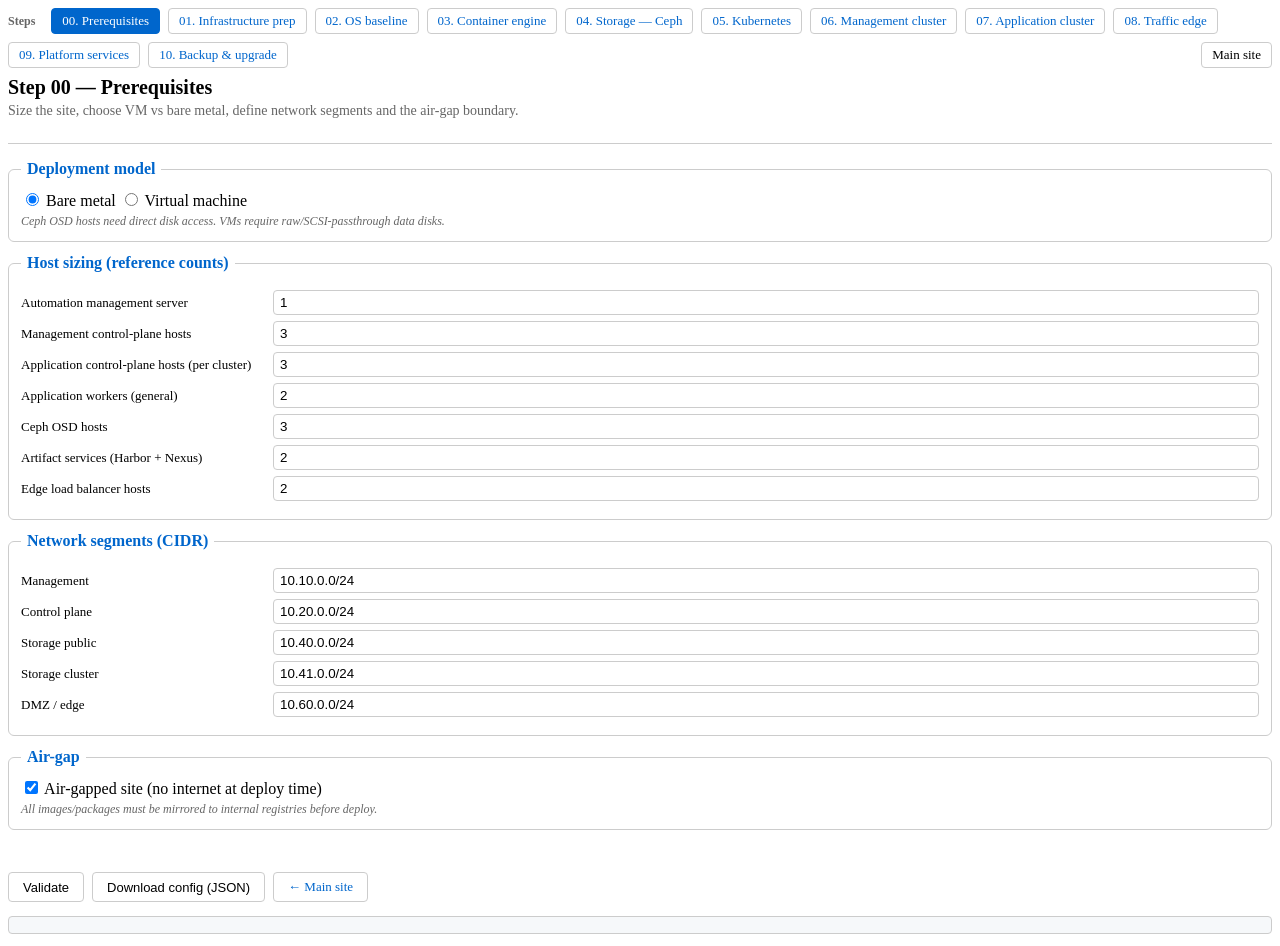
==== site/modules/00-prerequisites/index.html @ 5325be1e "Add all 11 step configuration module sites (00-10) with cross-links" ====
<!DOCTYPE html>
<html>
<head>
<meta charset="utf-8">
<title>Step 00 — Prerequisites · Cloud-Native Configurator</title>
<link rel="stylesheet" href="styles.css">
</head>
<body>
<header class="module-header">
  <div class="step-nav" id="step-nav"></div>
  <h1>Step 00 — Prerequisites</h1>
  <p class="purpose">Size the site, choose VM vs bare metal, define network segments and the air-gap boundary.</p>
</header>
<main>
  <form id="config-form" novalidate>
    <fieldset>
      <legend>Deployment model</legend>
      <label>
        <input type="radio" name="deploymentModel" value="baremetal" checked> Bare metal
      </label>
      <label>
        <input type="radio" name="deploymentModel" value="vm"> Virtual machine
      </label>
      <p class="hint">Ceph OSD hosts need direct disk access. VMs require raw/SCSI-passthrough data disks.</p>
    </fieldset>

    <fieldset>
      <legend>Host sizing (reference counts)</legend>
      <div class="field-row">
        <label>Automation management server</label>
        <input type="number" name="automationHosts" value="1" min="1">
      </div>
      <div class="field-row">
        <label>Management control-plane hosts</label>
        <input type="number" name="mgmtCpHosts" value="3" min="1">
      </div>
      <div class="field-row">
        <label>Application control-plane hosts (per cluster)</label>
        <input type="number" name="appCpHosts" value="3" min="1">
      </div>
      <div class="field-row">
        <label>Application workers (general)</label>
        <input type="number" name="appWorkers" value="2" min="1">
      </div>
      <div class="field-row">
        <label>Ceph OSD hosts</label>
        <input type="number" name="cephOsdHosts" value="3" min="1">
      </div>
      <div class="field-row">
        <label>Artifact services (Harbor + Nexus)</label>
        <input type="number" name="artifactHosts" value="2" min="1">
      </div>
      <div class="field-row">
        <label>Edge load balancer hosts</label>
        <input type="number" name="edgeHosts" value="2" min="2">
      </div>
    </fieldset>

    <fieldset>
      <legend>Network segments (CIDR)</legend>
      <div class="field-row">
        <label>Management</label>
        <input type="text" name="cidrMgmt" value="10.10.0.0/24">
      </div>
      <div class="field-row">
        <label>Control plane</label>
        <input type="text" name="cidrCp" value="10.20.0.0/24">
      </div>
      <div class="field-row">
        <label>Storage public</label>
        <input type="text" name="cidrStoragePublic" value="10.40.0.0/24">
      </div>
      <div class="field-row">
        <label>Storage cluster</label>
        <input type="text" name="cidrStorageCluster" value="10.41.0.0/24">
      </div>
      <div class="field-row">
        <label>DMZ / edge</label>
        <input type="text" name="cidrDmz" value="10.60.0.0/24">
      </div>
    </fieldset>

    <fieldset>
      <legend>Air-gap</legend>
      <label>
        <input type="checkbox" name="airGap" checked> Air-gapped site (no internet at deploy time)
      </label>
      <p class="hint">All images/packages must be mirrored to internal registries before deploy.</p>
    </fieldset>
  </form>

  <div id="validation" class="msg-box"></div>

  <div class="actions">
    <button type="button" id="validate">Validate</button>
    <button type="button" id="download">Download config (JSON)</button>
    <a class="btn-link" href="../../index.html">← Main site</a>
  </div>

  <pre id="config-output"></pre>
</main>
<script src="app.js"></script>
</body>
</html>
---- site/modules/00-prerequisites/styles.css ----
.module-header { margin-bottom: 16px; border-bottom: 1px solid var(--border,#ccc); padding-bottom: 12px; }
.step-nav { display: flex; flex-wrap: wrap; gap: 8px; margin-bottom: 8px; }
.step-nav a { padding: 4px 10px; border: 1px solid var(--border,#ccc); border-radius: 4px; text-decoration: none; color: var(--accent,#0066cc); font-size: 13px; }
.step-nav a.current { background: var(--accent,#0066cc); color: #fff; border-color: var(--accent,#0066cc); }
.step-nav .nav-title { color: var(--muted-foreground,#666); font-size: 12px; margin-right: 8px; align-self: center; font-weight: bold; }
.step-nav .nav-main { margin-left: auto; color: var(--foreground,#000); }

h1 { margin: 0 0 4px 0; font-size: 20px; }
.purpose { margin: 0 0 12px 0; color: var(--muted-foreground,#666); font-size: 14px; }

fieldset { border: 1px solid var(--border,#ccc); border-radius: 6px; padding: 12px; margin: 0 0 12px 0; }
legend { font-weight: bold; padding: 0 6px; color: var(--accent,#0066cc); }

.field-row { display: flex; gap: 12px; align-items: center; margin: 6px 0; }
.field-row label { min-width: 240px; font-size: 13px; }
.field-row input { flex: 1; min-width: 120px; padding: 4px 6px; border: 1px solid var(--border,#ccc); border-radius: 4px; }

.hint { margin: 4px 0 0 0; font-size: 12px; color: var(--muted-foreground,#666); font-style: italic; }

.msg-box { margin: 10px 0; padding: 8px; border-radius: 4px; font-size: 13px; }
.msg-box.ok { background: #eaf6ea; border: 1px solid #2e7d32; color: #1b5e20; }
.msg-box.error { background: #fdecea; border: 1px solid #c62828; color: #b71c1c; }
.msg-box ul { margin: 4px 0 0 20px; padding: 0; }

.actions { margin: 14px 0; display: flex; gap: 8px; flex-wrap: wrap; }
button { padding: 6px 14px; border: 1px solid var(--border,#ccc); border-radius: 4px; background: var(--card,#fff); cursor: pointer; font-size: 13px; }
button:hover { background: #f5f5f5; }

.btn-link { padding: 6px 14px; border: 1px solid var(--border,#ccc); border-radius: 4px; background: var(--card,#fff); color: var(--accent,#0066cc); text-decoration: none; font-size: 13px; }

#config-output { margin-top: 10px; width: 100%; font-family: monospace; font-size: 12px; background: #f6f8fa; border: 1px solid var(--border,#ccc); border-radius: 4px; padding: 8px; box-sizing: border-box; white-space: pre-wrap; }
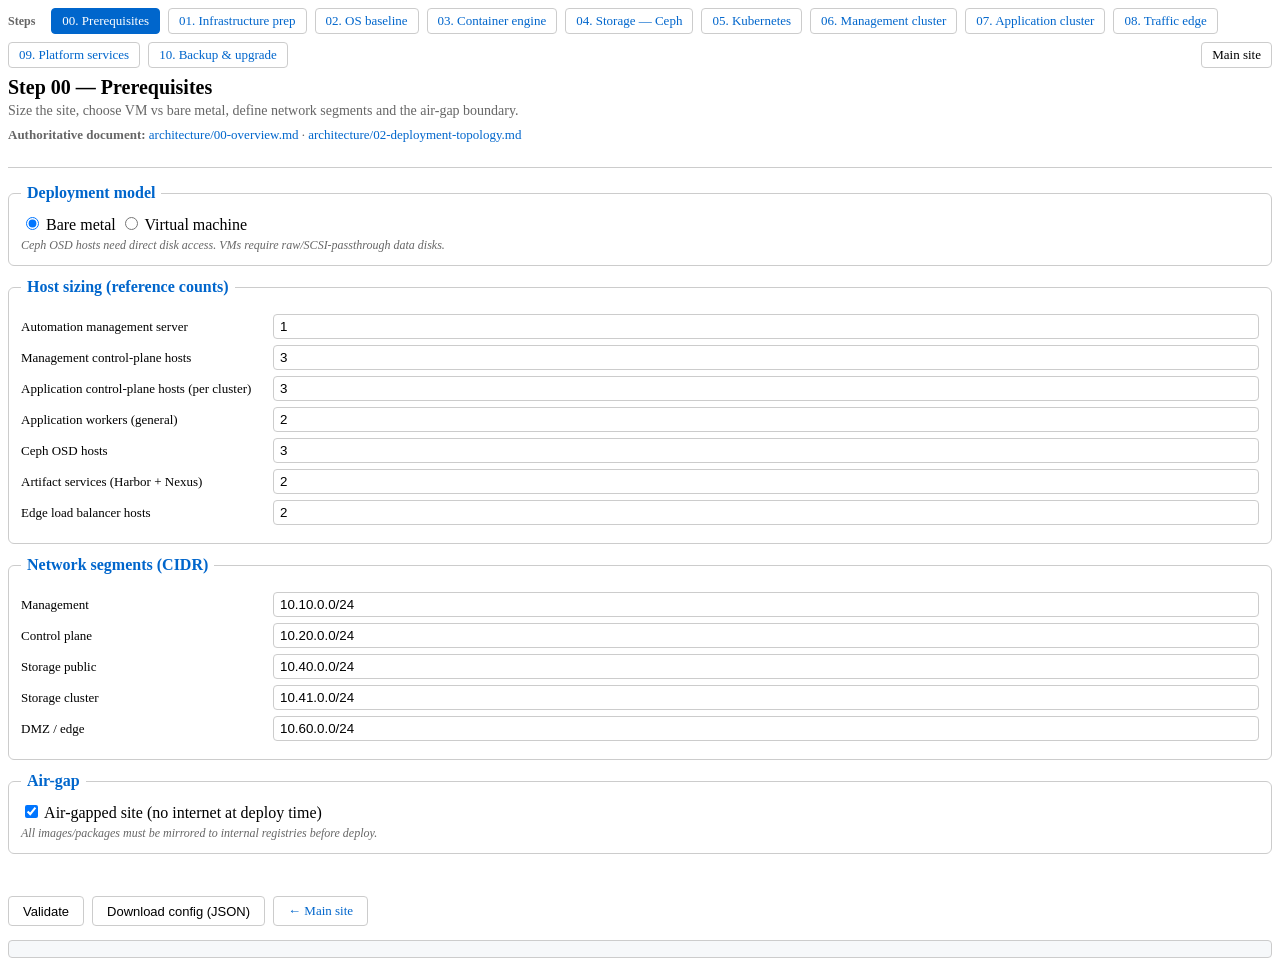
==== commit 00392fcf: "Redesign site: 10 step modules with doc links and validation" ====
--- a/site/modules/00-prerequisites/index.html
+++ b/site/modules/00-prerequisites/index.html
@@ -10,81 +10,40 @@
   <div class="step-nav" id="step-nav"></div>
   <h1>Step 00 — Prerequisites</h1>
   <p class="purpose">Size the site, choose VM vs bare metal, define network segments and the air-gap boundary.</p>
+  <p class="doc-link"><strong>Authoritative document:</strong> <a href="../../architecture/00-overview.md">architecture/00-overview.md</a> · <a href="../../architecture/02-deployment-topology.md">architecture/02-deployment-topology.md</a></p>
 </header>
 <main>
   <form id="config-form" novalidate>
     <fieldset>
       <legend>Deployment model</legend>
-      <label>
-        <input type="radio" name="deploymentModel" value="baremetal" checked> Bare metal
-      </label>
-      <label>
-        <input type="radio" name="deploymentModel" value="vm"> Virtual machine
-      </label>
+      <label><input type="radio" name="deploymentModel" value="baremetal" checked> Bare metal</label>
+      <label><input type="radio" name="deploymentModel" value="vm"> Virtual machine</label>
       <p class="hint">Ceph OSD hosts need direct disk access. VMs require raw/SCSI-passthrough data disks.</p>
     </fieldset>
 
     <fieldset>
       <legend>Host sizing (reference counts)</legend>
-      <div class="field-row">
-        <label>Automation management server</label>
-        <input type="number" name="automationHosts" value="1" min="1">
-      </div>
-      <div class="field-row">
-        <label>Management control-plane hosts</label>
-        <input type="number" name="mgmtCpHosts" value="3" min="1">
-      </div>
-      <div class="field-row">
-        <label>Application control-plane hosts (per cluster)</label>
-        <input type="number" name="appCpHosts" value="3" min="1">
-      </div>
-      <div class="field-row">
-        <label>Application workers (general)</label>
-        <input type="number" name="appWorkers" value="2" min="1">
-      </div>
-      <div class="field-row">
-        <label>Ceph OSD hosts</label>
-        <input type="number" name="cephOsdHosts" value="3" min="1">
-      </div>
-      <div class="field-row">
-        <label>Artifact services (Harbor + Nexus)</label>
-        <input type="number" name="artifactHosts" value="2" min="1">
-      </div>
-      <div class="field-row">
-        <label>Edge load balancer hosts</label>
-        <input type="number" name="edgeHosts" value="2" min="2">
-      </div>
+      <div class="field-row"><label>Automation management server</label><input type="number" name="automationHosts" value="1" min="1"></div>
+      <div class="field-row"><label>Management control-plane hosts</label><input type="number" name="mgmtCpHosts" value="3" min="1"></div>
+      <div class="field-row"><label>Application control-plane hosts (per cluster)</label><input type="number" name="appCpHosts" value="3" min="1"></div>
+      <div class="field-row"><label>Application workers (general)</label><input type="number" name="appWorkers" value="2" min="1"></div>
+      <div class="field-row"><label>Ceph OSD hosts</label><input type="number" name="cephOsdHosts" value="3" min="1"></div>
+      <div class="field-row"><label>Artifact services (Harbor + Nexus)</label><input type="number" name="artifactHosts" value="2" min="1"></div>
+      <div class="field-row"><label>Edge load balancer hosts</label><input type="number" name="edgeHosts" value="2" min="2"></div>
     </fieldset>
 
     <fieldset>
       <legend>Network segments (CIDR)</legend>
-      <div class="field-row">
-        <label>Management</label>
-        <input type="text" name="cidrMgmt" value="10.10.0.0/24">
-      </div>
-      <div class="field-row">
-        <label>Control plane</label>
-        <input type="text" name="cidrCp" value="10.20.0.0/24">
-      </div>
-      <div class="field-row">
-        <label>Storage public</label>
-        <input type="text" name="cidrStoragePublic" value="10.40.0.0/24">
-      </div>
-      <div class="field-row">
-        <label>Storage cluster</label>
-        <input type="text" name="cidrStorageCluster" value="10.41.0.0/24">
-      </div>
-      <div class="field-row">
-        <label>DMZ / edge</label>
-        <input type="text" name="cidrDmz" value="10.60.0.0/24">
-      </div>
+      <div class="field-row"><label>Management</label><input type="text" name="cidrMgmt" value="10.10.0.0/24"></div>
+      <div class="field-row"><label>Control plane</label><input type="text" name="cidrCp" value="10.20.0.0/24"></div>
+      <div class="field-row"><label>Storage public</label><input type="text" name="cidrStoragePublic" value="10.40.0.0/24"></div>
+      <div class="field-row"><label>Storage cluster</label><input type="text" name="cidrStorageCluster" value="10.41.0.0/24"></div>
+      <div class="field-row"><label>DMZ / edge</label><input type="text" name="cidrDmz" value="10.60.0.0/24"></div>
     </fieldset>
 
     <fieldset>
       <legend>Air-gap</legend>
-      <label>
-        <input type="checkbox" name="airGap" checked> Air-gapped site (no internet at deploy time)
-      </label>
+      <label><input type="checkbox" name="airGap" checked> Air-gapped site (no internet at deploy time)</label>
       <p class="hint">All images/packages must be mirrored to internal registries before deploy.</p>
     </fieldset>
   </form>
--- a/site/modules/00-prerequisites/styles.css
+++ b/site/modules/00-prerequisites/styles.css
@@ -6,7 +6,10 @@
 .step-nav .nav-main { margin-left: auto; color: var(--foreground,#000); }
 
 h1 { margin: 0 0 4px 0; font-size: 20px; }
-.purpose { margin: 0 0 12px 0; color: var(--muted-foreground,#666); font-size: 14px; }
+.purpose { margin: 0 0 8px 0; color: var(--muted-foreground,#666); font-size: 14px; }
+.doc-link { margin: 0 0 12px 0; font-size: 13px; color: var(--muted-foreground,#666); }
+.doc-link a { color: var(--accent,#0066cc); text-decoration: none; }
+.doc-link a:hover { text-decoration: underline; }
 
 fieldset { border: 1px solid var(--border,#ccc); border-radius: 6px; padding: 12px; margin: 0 0 12px 0; }
 legend { font-weight: bold; padding: 0 6px; color: var(--accent,#0066cc); }
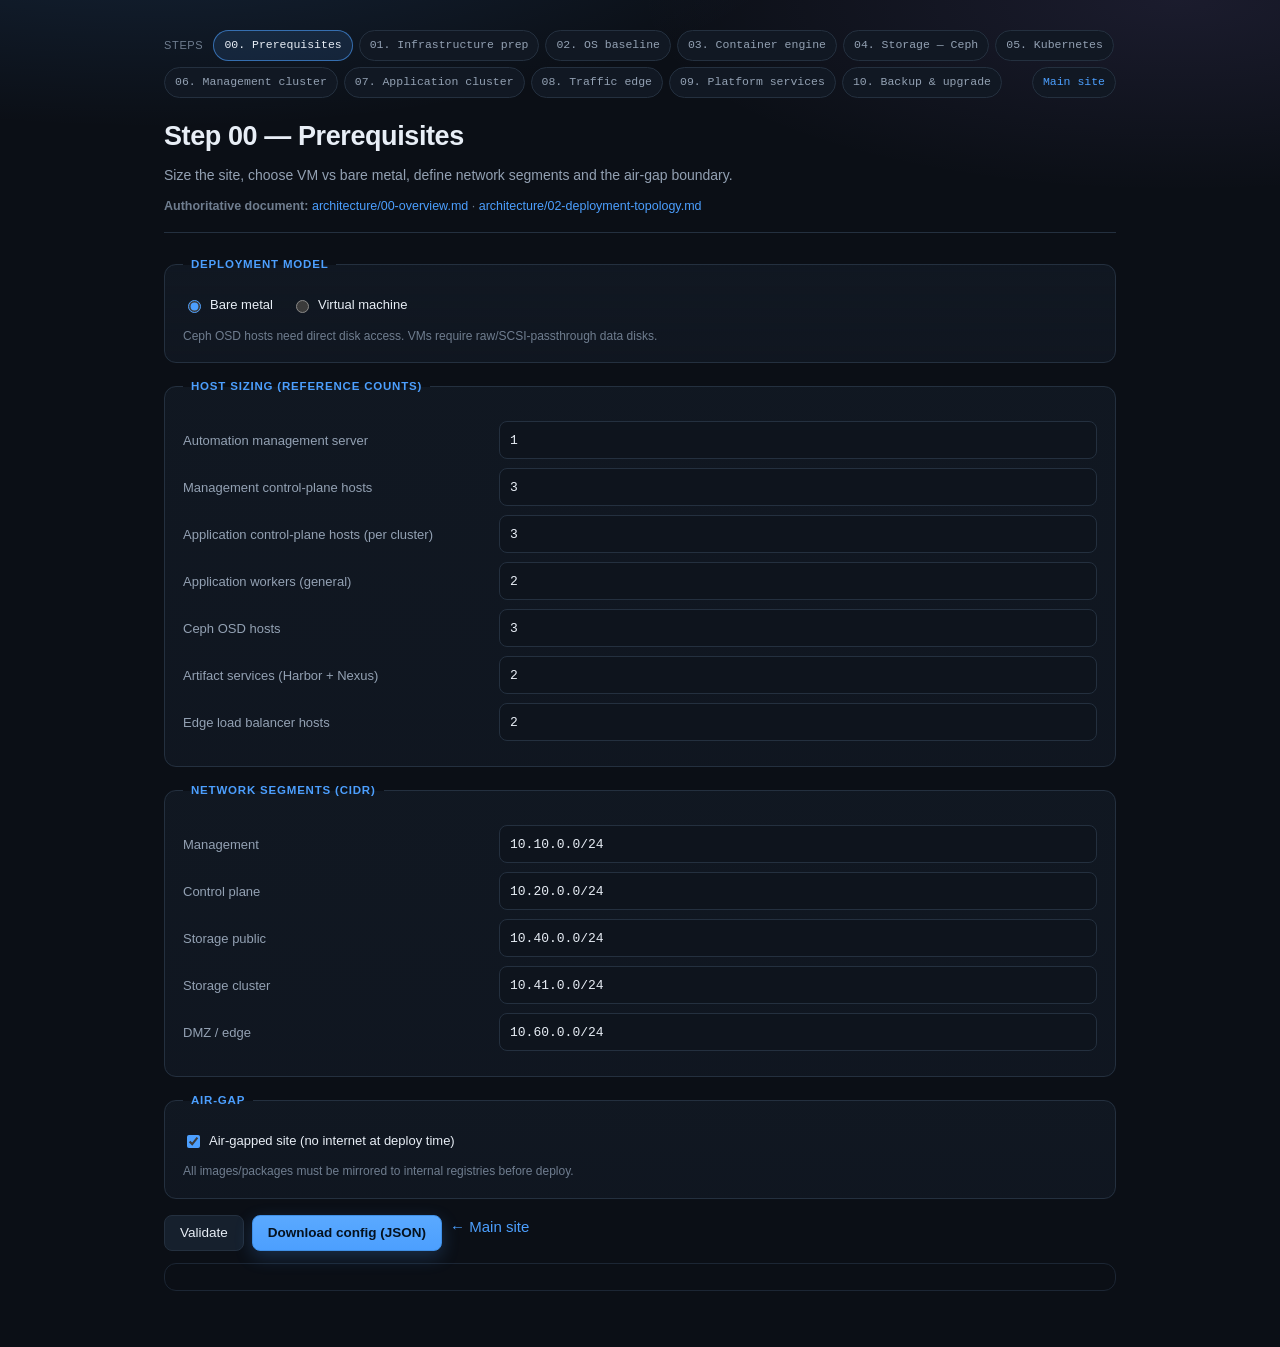
==== commit 3be7cb22: "Redesign site: shared design system, fix field/table overflow, restyle modules" ====
--- a/site/modules/00-prerequisites/index.html
+++ b/site/modules/00-prerequisites/index.html
@@ -2,8 +2,10 @@
 <html>
 <head>
 <meta charset="utf-8">
+<meta name="viewport" content="width=device-width, initial-scale=1">
 <title>Step 00 — Prerequisites · Cloud-Native Configurator</title>
-<link rel="stylesheet" href="styles.css">
+<link rel="stylesheet" href="../../styles.css?v=3.4.0">
+<link rel="stylesheet" href="../module.css?v=3.4.0">
 </head>
 <body>
 <header class="module-header">
--- a/site/styles.css
+++ b/site/styles.css
@@ -0,0 +1,419 @@
+/* Cloud-Native Infrastructure Guide — design system
+   Dark, dense, documentation-first. One stylesheet for the main site and the
+   step modules: modules link this file and add only their layout rules. */
+
+:root {
+  color-scheme: dark;
+
+  --bg: #0b0f16;
+  --bg-soft: #0e141d;
+  --panel: #111823;
+  --panel-2: #16202d;
+  --panel-3: #1b2736;
+  --line: #24303f;
+  --line-soft: #1c2634;
+  --fg: #e8eef6;
+  --muted: #93a1b3;
+  --muted-2: #6f7d8f;
+  --accent: #4c9ffe;
+  --accent-2: #34d399;
+  --accent-3: #a78bfa;
+  --warn: #f3b44a;
+  --danger: #ff6b6b;
+
+  /* aliases used by the step modules */
+  --border: var(--line);
+  --foreground: var(--fg);
+  --muted-foreground: var(--muted);
+  --card: var(--panel);
+
+  --r-sm: 8px;
+  --r: 12px;
+  --r-lg: 16px;
+  --shadow: 0 1px 2px rgba(0, 0, 0, .35), 0 10px 30px rgba(0, 0, 0, .22);
+  --mono: ui-monospace, SFMono-Regular, "SF Mono", Menlo, Consolas, "Liberation Mono", monospace;
+  --sans: "Inter", -apple-system, BlinkMacSystemFont, "Segoe UI", Roboto, Helvetica, Arial, sans-serif;
+}
+
+* { box-sizing: border-box; }
+
+html { -webkit-text-size-adjust: 100%; }
+
+body {
+  margin: 0;
+  background:
+    radial-gradient(1100px 380px at 12% -8%, rgba(76, 159, 254, .16), transparent 62%),
+    radial-gradient(900px 320px at 92% 0%, rgba(167, 139, 250, .10), transparent 60%),
+    var(--bg);
+  color: var(--fg);
+  font: 15px/1.65 var(--sans);
+  -webkit-font-smoothing: antialiased;
+  text-rendering: optimizeLegibility;
+}
+
+img, svg, video { max-width: 100%; height: auto; }
+
+a { color: var(--accent); text-decoration: none; }
+a:hover { text-decoration: underline; }
+
+:focus-visible { outline: 2px solid var(--accent); outline-offset: 2px; }
+
+.wrap { max-width: 1160px; margin: 0 auto; padding: 0 clamp(14px, 3vw, 24px); }
+
+/* ---------- header ---------- */
+
+.top {
+  position: sticky; top: 0; z-index: 30;
+  background: rgba(11, 15, 22, .82);
+  border-bottom: 1px solid var(--line-soft);
+  backdrop-filter: saturate(140%) blur(12px);
+}
+.top .wrap { display: flex; align-items: center; justify-content: space-between; gap: 18px; min-height: 64px; }
+.brand { display: flex; align-items: center; gap: 12px; color: var(--fg); text-decoration: none; min-width: 0; }
+.brand:hover { text-decoration: none; }
+.brand-mark {
+  display: grid; place-items: center; flex: none;
+  width: 36px; height: 36px; border-radius: 10px;
+  background: linear-gradient(140deg, var(--accent), var(--accent-3));
+  box-shadow: 0 6px 18px rgba(76, 159, 254, .32);
+  font-weight: 700; font-size: 13px; letter-spacing: .04em; color: #06111f;
+}
+.brand strong { display: block; font-size: 14.5px; line-height: 1.25; }
+.brand small { display: block; color: var(--muted-2); font-size: 11.5px; }
+.top nav { display: flex; align-items: center; gap: 4px; flex-wrap: wrap; }
+.top nav a {
+  color: var(--muted); text-decoration: none; font-size: 13.5px;
+  padding: 6px 11px; border-radius: 999px; border: 1px solid transparent;
+  transition: color .15s, background .15s, border-color .15s;
+}
+.top nav a:hover { color: var(--fg); background: var(--panel-2); text-decoration: none; }
+.top nav a.on { color: var(--fg); background: var(--panel-3); border-color: var(--line); }
+
+/* ---------- hero ---------- */
+
+.hero { padding: clamp(34px, 6vw, 62px) 0 clamp(20px, 4vw, 34px); }
+.hero .eyebrow {
+  display: inline-flex; align-items: center; gap: 8px;
+  margin: 0 0 14px; padding: 4px 12px;
+  border: 1px solid var(--line); border-radius: 999px;
+  background: rgba(22, 32, 45, .6);
+  color: var(--muted); font-size: 12px; letter-spacing: .06em; text-transform: uppercase;
+}
+.hero .eyebrow::before { content: ""; width: 6px; height: 6px; border-radius: 50%; background: var(--accent-2); }
+.hero h1 {
+  margin: 0 0 14px; max-width: 20ch;
+  font-size: clamp(28px, 4.4vw, 46px); line-height: 1.12; letter-spacing: -.025em;
+  background: linear-gradient(180deg, #ffffff 20%, #b6c5d8);
+  -webkit-background-clip: text; background-clip: text; color: transparent;
+}
+.hero p { color: var(--muted); max-width: 72ch; margin: 0 0 12px; font-size: 15.5px; }
+.hero-cta { display: flex; gap: 10px; flex-wrap: wrap; margin: 20px 0 18px; }
+.hero-meta { display: flex; gap: 8px; flex-wrap: wrap; font-size: 12.5px; color: var(--muted-2); margin: 0; }
+.hero-meta span {
+  border: 1px solid var(--line-soft); border-radius: 999px; padding: 4px 11px;
+  background: rgba(17, 24, 35, .55); font-family: var(--mono); font-size: 11.5px;
+}
+
+/* ---------- sections ---------- */
+
+section { padding: clamp(22px, 3.4vw, 34px) 0; border-top: 1px solid var(--line-soft); }
+section:first-of-type { border-top: 0; }
+section > h2 { margin: 0 0 6px; font-size: clamp(19px, 2.2vw, 23px); letter-spacing: -.01em; }
+section > .section-note { margin: 0 0 18px; color: var(--muted); font-size: 14px; max-width: 80ch; }
+h3 { margin: 22px 0 10px; font-size: 15px; letter-spacing: .01em; }
+h4 { letter-spacing: .01em; }
+
+/* ---------- cards and grids ---------- */
+
+.card {
+  border: 1px solid var(--line); border-radius: var(--r);
+  background: linear-gradient(180deg, rgba(22, 32, 45, .55), rgba(17, 24, 35, .85));
+  box-shadow: var(--shadow);
+  padding: 18px; margin: 0 0 16px;
+  min-width: 0;
+}
+.card.plain { margin: 0; }
+.card legend { color: var(--muted); font-size: 12px; text-transform: uppercase; letter-spacing: .08em; padding: 0 6px; }
+
+.grid, .values, .components, .exports, .upgrades {
+  display: grid; gap: 16px; min-width: 0;
+  grid-template-columns: repeat(auto-fit, minmax(min(100%, 300px), 1fr));
+}
+.grid > *, .values > *, .components > *, .exports > *, .upgrades > * { min-width: 0; }
+.grid .card { margin: 0; }
+
+/* ---------- options ---------- */
+
+.options { display: flex; flex-direction: column; gap: 8px; min-width: 0; }
+.opt {
+  display: flex; gap: 10px; align-items: flex-start;
+  border: 1px solid var(--line-soft); border-radius: var(--r-sm);
+  padding: 10px 12px; cursor: pointer; background: var(--panel-2);
+  transition: border-color .15s, background .15s;
+  min-width: 0;
+}
+.opt:hover { border-color: #364357; }
+.opt input { margin: 4px 0 0; flex: none; accent-color: var(--accent); }
+.opt.on { border-color: rgba(76, 159, 254, .65); background: rgba(76, 159, 254, .07); }
+.opt-body { flex: 1; min-width: 0; }
+.opt-title { font-weight: 600; font-size: 14px; }
+.opt-note { color: var(--muted); font-size: 13px; overflow-wrap: anywhere; }
+.opt-warn { color: var(--warn); font-size: 12.5px; margin-top: 3px; }
+.detail { color: var(--muted); font-size: 13.5px; margin-top: 12px; }
+.detail ul { margin: 6px 0 0; padding-left: 18px; }
+
+/* ---------- components ---------- */
+
+.comp { border: 1px solid var(--line-soft); border-radius: var(--r); background: var(--panel-2); padding: 14px; min-width: 0; }
+.comp h4 { margin: 0 0 8px; font-size: 14px; display: flex; justify-content: space-between; align-items: center; gap: 8px; }
+.comp h4 .req { font-size: 10.5px; color: var(--muted-2); text-transform: uppercase; letter-spacing: .07em; }
+.comp .options { gap: 6px; }
+
+/* ---------- role tabs ---------- */
+
+.tab-bar { display: flex; border-bottom: 1px solid var(--line); margin: 10px 0 6px; overflow-x: auto; }
+.tab-bar .tab {
+  flex: 1 0 auto; border: 0; border-bottom: 2px solid transparent; background: var(--panel-2);
+  color: var(--muted); font: 600 13px/1 var(--sans); text-align: center;
+  padding: 10px 8px; cursor: pointer; white-space: nowrap;
+}
+.tab-bar .tab:hover { color: var(--fg); }
+.tab-bar .tab.on { border-bottom-color: var(--accent); color: var(--accent); background: var(--panel); }
+.tab-bar .tab.off { opacity: .45; cursor: not-allowed; }
+.tab-bar .tab-tag { margin-left: 6px; font-size: 10px; color: var(--accent-2); }
+.tab-panel { padding: 12px; border: 1px solid var(--line); border-radius: var(--r-sm); background: var(--panel); min-width: 0; }
+
+/* ---------- fields ---------- */
+
+.field { display: flex; flex-direction: column; gap: 5px; min-width: 0; }
+.field label { font-size: 12.5px; color: var(--muted); font-weight: 500; }
+.field input, .field select, .field textarea {
+  width: 100%; max-width: 100%; min-width: 0;
+  background: var(--bg-soft); border: 1px solid var(--line); color: var(--fg);
+  border-radius: var(--r-sm); padding: 9px 11px;
+  font: 13px/1.45 var(--mono);
+  transition: border-color .15s, box-shadow .15s;
+}
+.field input, .field select { height: 40px; }
+.field select { font-family: var(--sans); font-size: 13.5px; }
+.field input:hover, .field select:hover, .field textarea:hover { border-color: #364357; }
+.field input:focus, .field select:focus, .field textarea:focus {
+  outline: none; border-color: var(--accent);
+  box-shadow: 0 0 0 3px rgba(76, 159, 254, .18);
+}
+.field .hint { font-size: 12px; color: var(--muted-2); }
+.field.secret input { border-color: #5a3a1f; }
+.field.bool .check {
+  display: flex; align-items: center; gap: 9px; flex-direction: row;
+  font-size: 13.5px; color: var(--fg); cursor: pointer;
+}
+.field.bool input[type="checkbox"] { width: 16px; height: 16px; margin: 0; accent-color: var(--accent); }
+.field textarea { resize: vertical; min-height: 96px; }
+.hint { color: var(--muted); font-size: 13px; overflow-wrap: anywhere; }
+
+/* ---------- buttons ---------- */
+
+.btn {
+  display: inline-flex; align-items: center; justify-content: center; gap: 7px;
+  background: var(--panel-2); border: 1px solid var(--line); color: var(--fg);
+  padding: 9px 15px; border-radius: var(--r-sm); cursor: pointer;
+  font: 500 13.5px/1.2 var(--sans); text-decoration: none;
+  transition: background .15s, border-color .15s, transform .05s;
+}
+.btn:hover { background: var(--panel-3); border-color: #364357; text-decoration: none; }
+.btn:active { transform: translateY(1px); }
+.btn.primary {
+  background: linear-gradient(180deg, #5aa9ff, var(--accent));
+  border-color: #3f8fe6; color: #05121f; font-weight: 650;
+  box-shadow: 0 6px 18px rgba(76, 159, 254, .22);
+}
+.btn.primary:hover { filter: brightness(1.06); }
+.btn:disabled { opacity: .4; cursor: not-allowed; box-shadow: none; }
+.plan-head { display: flex; justify-content: space-between; align-items: flex-start; gap: 16px; flex-wrap: wrap; }
+.plan-actions { display: flex; gap: 8px; flex-wrap: wrap; }
+.row { display: flex; gap: 8px; flex-wrap: wrap; align-items: center; min-width: 0; }
+
+/* ---------- tables ---------- */
+
+.table-scroll {
+  width: 100%; max-width: 100%; overflow-x: auto;
+  border: 1px solid var(--line); border-radius: var(--r-sm);
+  background: var(--bg-soft);
+  -webkit-overflow-scrolling: touch;
+}
+table { border-collapse: collapse; width: 100%; min-width: 0; }
+table.versions { font-size: 13px; }
+table.versions th {
+  position: sticky; top: 0;
+  background: var(--panel-2); color: var(--muted);
+  font: 600 10.5px/1.4 var(--sans); letter-spacing: .08em; text-transform: uppercase;
+  text-align: left; padding: 9px 12px; border-bottom: 1px solid var(--line);
+}
+table.versions td { border-bottom: 1px solid var(--line-soft); padding: 9px 12px; vertical-align: top; overflow-wrap: anywhere; }
+table.versions tr:last-child td { border-bottom: 0; }
+table.versions tbody tr:hover { background: rgba(76, 159, 254, .045); }
+table.versions td:first-child { color: var(--muted); width: 38%; }
+table.versions td:last-child { font-family: var(--mono); font-size: 12.5px; }
+table.data-table th {
+  background: var(--panel-2); color: var(--muted);
+  font: 600 10.5px/1.4 var(--sans); letter-spacing: .07em; text-transform: uppercase;
+  text-align: left; padding: 9px 12px; border-bottom: 1px solid var(--line); white-space: nowrap;
+}
+table.data-table td { border-bottom: 1px solid var(--line-soft); padding: 8px 12px; vertical-align: top; overflow-wrap: anywhere; }
+table.data-table tbody tr:hover { background: rgba(76, 159, 254, .045); }
+table td input, table td select { width: 100%; min-width: 72px; }
+
+/* ---------- plan / steps ---------- */
+
+ol.steps { padding-left: 20px; }
+ol.steps > li { margin: 0 0 18px; }
+.step-phase { color: var(--accent); font-size: 11.5px; text-transform: uppercase; letter-spacing: .08em; }
+.step-title { font-weight: 600; font-size: 15px; margin: 2px 0 6px; }
+.step-actions { margin: 0 0 6px; padding-left: 18px; color: var(--muted); }
+.step-actions li { margin: 2px 0; }
+.step-ref { font-size: 12.5px; color: var(--muted); overflow-wrap: anywhere; }
+.step-ref code { background: var(--panel-2); border: 1px solid var(--line); border-radius: 6px; padding: 1px 6px; }
+
+/* ---------- exports ---------- */
+
+.export {
+  border: 1px solid var(--line); border-radius: var(--r); background: var(--panel);
+  padding: 15px; display: flex; flex-direction: column; min-width: 0;
+}
+.export h4 { margin: 0 0 4px; font-size: 14px; }
+.export p { color: var(--muted); font-size: 13px; margin: 0 0 10px; flex: 1; }
+.export .fname { font-family: var(--mono); font-size: 11.5px; color: var(--muted-2); margin-bottom: 10px; overflow-wrap: anywhere; }
+.export pre {
+  margin: 0 0 10px; padding: 11px; max-height: 200px; overflow: auto;
+  background: var(--bg); border: 1px solid var(--line-soft); border-radius: var(--r-sm);
+  font: 11.5px/1.6 var(--mono); white-space: pre; max-width: 100%;
+}
+.export .row { display: flex; gap: 8px; }
+.export.hidden { display: none; }
+
+/* ---------- upgrades ---------- */
+
+.upg { border: 1px solid var(--line); border-left: 3px solid var(--warn); border-radius: var(--r-sm); background: var(--panel); padding: 15px; min-width: 0; }
+.upg h4 { margin: 0 0 6px; font-size: 14px; }
+.upg ul { margin: 0 0 8px; padding-left: 18px; color: var(--muted); font-size: 13px; }
+.upg .step-ref code { background: var(--panel-2); border: 1px solid var(--line); border-radius: 5px; padding: 1px 6px; font-size: 12px; }
+
+/* ---------- module cards ---------- */
+
+.modules { display: grid; gap: 12px; grid-template-columns: repeat(auto-fit, minmax(min(100%, 260px), 1fr)); }
+.module-card {
+  display: flex; gap: 12px; align-items: flex-start;
+  border: 1px solid var(--line); border-radius: var(--r);
+  background: var(--panel); padding: 13px 14px;
+  color: var(--fg); text-decoration: none;
+  transition: border-color .15s, background .15s, transform .15s;
+  min-width: 0;
+}
+.module-card:hover { border-color: rgba(76, 159, 254, .55); background: var(--panel-2); transform: translateY(-1px); text-decoration: none; }
+.module-card .n {
+  flex: none; display: grid; place-items: center; width: 28px; height: 28px;
+  border-radius: 8px; background: var(--panel-3); border: 1px solid var(--line);
+  font: 600 11.5px/1 var(--mono); color: var(--accent);
+}
+.module-card .t { display: block; font-weight: 600; font-size: 13.5px; }
+.module-card .d { display: block; color: var(--muted); font-size: 12.5px; overflow-wrap: anywhere; }
+.module-card .arrow { margin-left: auto; color: var(--muted-2); }
+
+/* ---------- footer ---------- */
+
+.foot { border-top: 1px solid var(--line-soft); color: var(--muted-2); font-size: 12.5px; margin-top: 34px; }
+.foot .wrap { display: flex; justify-content: space-between; gap: 12px; padding: 20px 0; flex-wrap: wrap; }
+
+/* ---------- toast ---------- */
+
+.toast {
+  position: fixed; bottom: 22px; left: 50%; transform: translateX(-50%) translateY(20px);
+  background: var(--panel-3); border: 1px solid var(--accent); color: var(--fg);
+  padding: 10px 18px; border-radius: 999px; font-size: 13.5px;
+  box-shadow: var(--shadow);
+  opacity: 0; pointer-events: none; transition: opacity .18s, transform .18s;
+  z-index: 50;
+}
+.toast.show { opacity: 1; transform: translateX(-50%) translateY(0); }
+
+code { font-family: var(--mono); font-size: .92em; }
+
+/* ---------- wizard ---------- */
+
+.view[hidden] { display: none; }
+#nav a.on { color: var(--fg); background: var(--panel-3); border-color: var(--line); }
+
+.wizard-bar { margin-bottom: 16px; min-width: 0; }
+.wizard-nav {
+  position: sticky; bottom: 12px; z-index: 20;
+  display: flex; align-items: center; justify-content: space-between; gap: 12px;
+  margin-top: 24px; padding: 10px 12px;
+  border: 1px solid var(--line); border-radius: var(--r);
+  background: rgba(17, 24, 35, .9);
+  backdrop-filter: saturate(140%) blur(10px);
+  box-shadow: var(--shadow);
+}
+.wizard-step { font-family: var(--mono); font-size: 12px; color: var(--muted); }
+
+.crumbs { list-style: none; display: flex; flex-wrap: wrap; gap: 6px; margin: 0; padding: 0; min-width: 0; }
+.crumbs li {
+  display: flex; align-items: center; gap: 7px;
+  border: 1px solid var(--line-soft); border-radius: 999px;
+  padding: 5px 11px; font-size: 12.5px; color: var(--muted); cursor: pointer;
+  background: var(--panel); white-space: nowrap;
+  transition: border-color .15s, color .15s, background .15s;
+}
+.crumbs li:hover { border-color: #364357; color: var(--fg); }
+.crumbs li.on { border-color: rgba(76, 159, 254, .6); color: var(--fg); background: rgba(76, 159, 254, .08); }
+.crumbs .num {
+  display: grid; place-items: center; width: 18px; height: 18px;
+  border-radius: 50%; background: var(--panel-3); font-size: 10.5px; font-family: var(--mono);
+}
+.crumbs li.on .num { background: var(--accent); color: #05121f; font-weight: 700; }
+
+.page > h2 { margin-top: 0; }
+.page > .hint { margin-top: -4px; margin-bottom: 18px; }
+.page { min-width: 0; }
+
+pre.mini {
+  margin: 0; padding: 11px; background: var(--bg); border: 1px solid var(--line-soft);
+  border-radius: var(--r-sm); font: 11.5px/1.65 var(--mono); white-space: pre; overflow: auto; max-width: 100%;
+}
+
+.steps pre {
+  margin: 10px 0; padding: 11px; background: var(--bg);
+  border: 1px solid var(--line-soft); border-left: 3px solid var(--accent-2);
+  border-radius: var(--r-sm); font: 11.5px/1.65 var(--mono); overflow: auto; max-width: 100%;
+}
+.doc-link { margin: 8px 0 0; font-size: 12.5px; color: var(--muted); overflow-wrap: anywhere; }
+.doc-link a { color: var(--accent); }
+.doc-link a:hover { text-decoration: underline; }
+
+/* ---------- responsive ---------- */
+
+@media (max-width: 860px) {
+  .top .wrap { min-height: 56px; }
+  .brand small { display: none; }
+  .hero h1 { max-width: none; }
+  .crumbs { flex-wrap: nowrap; overflow-x: auto; padding-bottom: 4px; }
+  .crumbs li { flex: none; }
+  table.versions td:first-child { width: 44%; }
+}
+
+@media (max-width: 640px) {
+  body { font-size: 14.5px; }
+  .hero { padding-top: 26px; }
+  .hero .eyebrow { font-size: 11px; }
+  .card { padding: 15px; }
+  .top nav { gap: 0; }
+  .top nav a { padding: 6px 8px; font-size: 12.5px; }
+  .plan-head { flex-direction: column; }
+  .wizard-nav { bottom: 8px; }
+  table.versions { font-size: 12px; }
+  table.versions td, table.versions th { padding: 8px 9px; }
+}
+
+@media (prefers-reduced-motion: reduce) {
+  * { transition: none !important; animation: none !important; }
+  .module-card:hover { transform: none; }
+}
--- a/site/modules/module.css
+++ b/site/modules/module.css
@@ -0,0 +1,124 @@
+/* Step module layout — builds on ../../styles.css (shared tokens and controls). */
+
+body {
+  max-width: 1000px;
+  margin: 0 auto;
+  padding: clamp(16px, 3vw, 30px) clamp(14px, 3vw, 24px) 56px;
+}
+
+/* ---------- header ---------- */
+
+.module-header {
+  border-bottom: 1px solid var(--line);
+  padding-bottom: 16px;
+  margin-bottom: 22px;
+}
+
+.step-nav {
+  display: flex; flex-wrap: wrap; align-items: center; gap: 6px;
+  margin-bottom: 16px;
+}
+.step-nav a {
+  padding: 5px 10px; border: 1px solid var(--line); border-radius: 999px;
+  background: var(--panel); color: var(--muted);
+  font-size: 11.5px; font-family: var(--mono); text-decoration: none;
+  transition: color .15s, border-color .15s, background .15s;
+}
+.step-nav a:hover { color: var(--fg); border-color: #364357; text-decoration: none; }
+.step-nav a.current { background: rgba(76, 159, 254, .12); border-color: rgba(76, 159, 254, .6); color: var(--fg); }
+.step-nav .nav-title {
+  color: var(--muted-2); font-size: 11px; letter-spacing: .06em;
+  text-transform: uppercase; margin-right: 4px;
+}
+.step-nav .nav-main { margin-left: auto; color: var(--accent); }
+
+h1 { margin: 0 0 6px; font-size: clamp(21px, 2.8vw, 27px); letter-spacing: -.015em; }
+.purpose { margin: 0 0 8px; color: var(--muted); font-size: 14px; max-width: 78ch; }
+.doc-link { margin: 0; font-size: 12.5px; color: var(--muted-2); overflow-wrap: anywhere; }
+.doc-link a { color: var(--accent); }
+.doc-link a:hover { text-decoration: underline; }
+
+/* ---------- form ---------- */
+
+fieldset {
+  border: 1px solid var(--line); border-radius: var(--r);
+  background: linear-gradient(180deg, rgba(22, 32, 45, .5), rgba(17, 24, 35, .8));
+  padding: 16px 18px; margin: 0 0 14px; min-width: 0;
+}
+legend {
+  padding: 0 8px; color: var(--accent);
+  font-size: 11.5px; font-weight: 600; letter-spacing: .07em; text-transform: uppercase;
+}
+
+.field-row {
+  display: grid; grid-template-columns: minmax(170px, 300px) minmax(0, 1fr);
+  gap: 8px 16px; align-items: center; margin: 9px 0; min-width: 0;
+}
+.field-row label { font-size: 13px; color: var(--muted); min-width: 0; overflow-wrap: anywhere; }
+.field-row input, .field-row select {
+  width: 100%; max-width: 100%; min-width: 0; height: 38px;
+  background: var(--bg-soft); border: 1px solid var(--line); color: var(--fg);
+  border-radius: var(--r-sm); padding: 8px 10px; font: 13px var(--mono);
+  transition: border-color .15s, box-shadow .15s;
+}
+.field-row input:hover, .field-row select:hover { border-color: #364357; }
+.field-row input:focus, .field-row select:focus {
+  outline: none; border-color: var(--accent);
+  box-shadow: 0 0 0 3px rgba(76, 159, 254, .18);
+}
+
+fieldset label { font-size: 13px; color: var(--fg); }
+fieldset > label { display: inline-flex; align-items: center; gap: 6px; margin: 4px 14px 4px 0; }
+fieldset input[type="radio"], fieldset input[type="checkbox"] { accent-color: var(--accent); }
+
+.hint { margin: 6px 0 0; font-size: 12px; color: var(--muted-2); overflow-wrap: anywhere; }
+
+/* ---------- messages ---------- */
+
+.msg-box {
+  margin: 12px 0; padding: 10px 13px; border-radius: var(--r-sm);
+  border: 1px solid var(--line); background: var(--panel-2);
+  font-size: 13px; overflow-wrap: anywhere;
+}
+.msg-box:empty { display: none; }
+.msg-box.ok { border-color: rgba(52, 211, 153, .5); background: rgba(52, 211, 153, .08); color: #a7f3d0; }
+.msg-box.error { border-color: rgba(255, 107, 107, .5); background: rgba(255, 107, 107, .08); color: #fecaca; }
+.msg-box ul { margin: 6px 0 0; padding-left: 20px; }
+
+/* ---------- actions ---------- */
+
+.actions { margin: 16px 0 6px; display: flex; gap: 8px; flex-wrap: wrap; }
+button {
+  display: inline-flex; align-items: center; justify-content: center;
+  padding: 9px 15px; border: 1px solid var(--line); border-radius: var(--r-sm);
+  background: var(--panel-2); color: var(--fg); cursor: pointer;
+  font: 500 13.5px/1.2 var(--sans);
+  transition: background .15s, border-color .15s, transform .05s;
+}
+button:hover { background: var(--panel-3); border-color: #364357; }
+button:active { transform: translateY(1px); }
+button#download, button.primary {
+  background: linear-gradient(180deg, #5aa9ff, var(--accent));
+  border-color: #3f8fe6; color: #05121f; font-weight: 650;
+  box-shadow: 0 6px 18px rgba(76, 159, 254, .22);
+}
+
+/* ---------- output ---------- */
+
+#config-output {
+  margin: 12px 0 0; padding: 13px;
+  background: var(--bg); border: 1px solid var(--line-soft); border-radius: var(--r);
+  font: 11.5px/1.65 var(--mono); color: var(--fg);
+  white-space: pre-wrap; overflow-wrap: anywhere; overflow: auto;
+  max-height: 380px; max-width: 100%;
+}
+
+table { width: 100%; border-collapse: collapse; font-size: 13px; }
+th { text-align: left; color: var(--muted); font-size: 11px; text-transform: uppercase; letter-spacing: .06em; padding: 7px 9px; border-bottom: 1px solid var(--line); }
+td { padding: 7px 9px; border-bottom: 1px solid var(--line-soft); overflow-wrap: anywhere; }
+
+@media (max-width: 640px) {
+  .field-row { grid-template-columns: 1fr; gap: 4px; }
+  .step-nav .nav-main { margin-left: 0; }
+  fieldset { padding: 14px; }
+}
